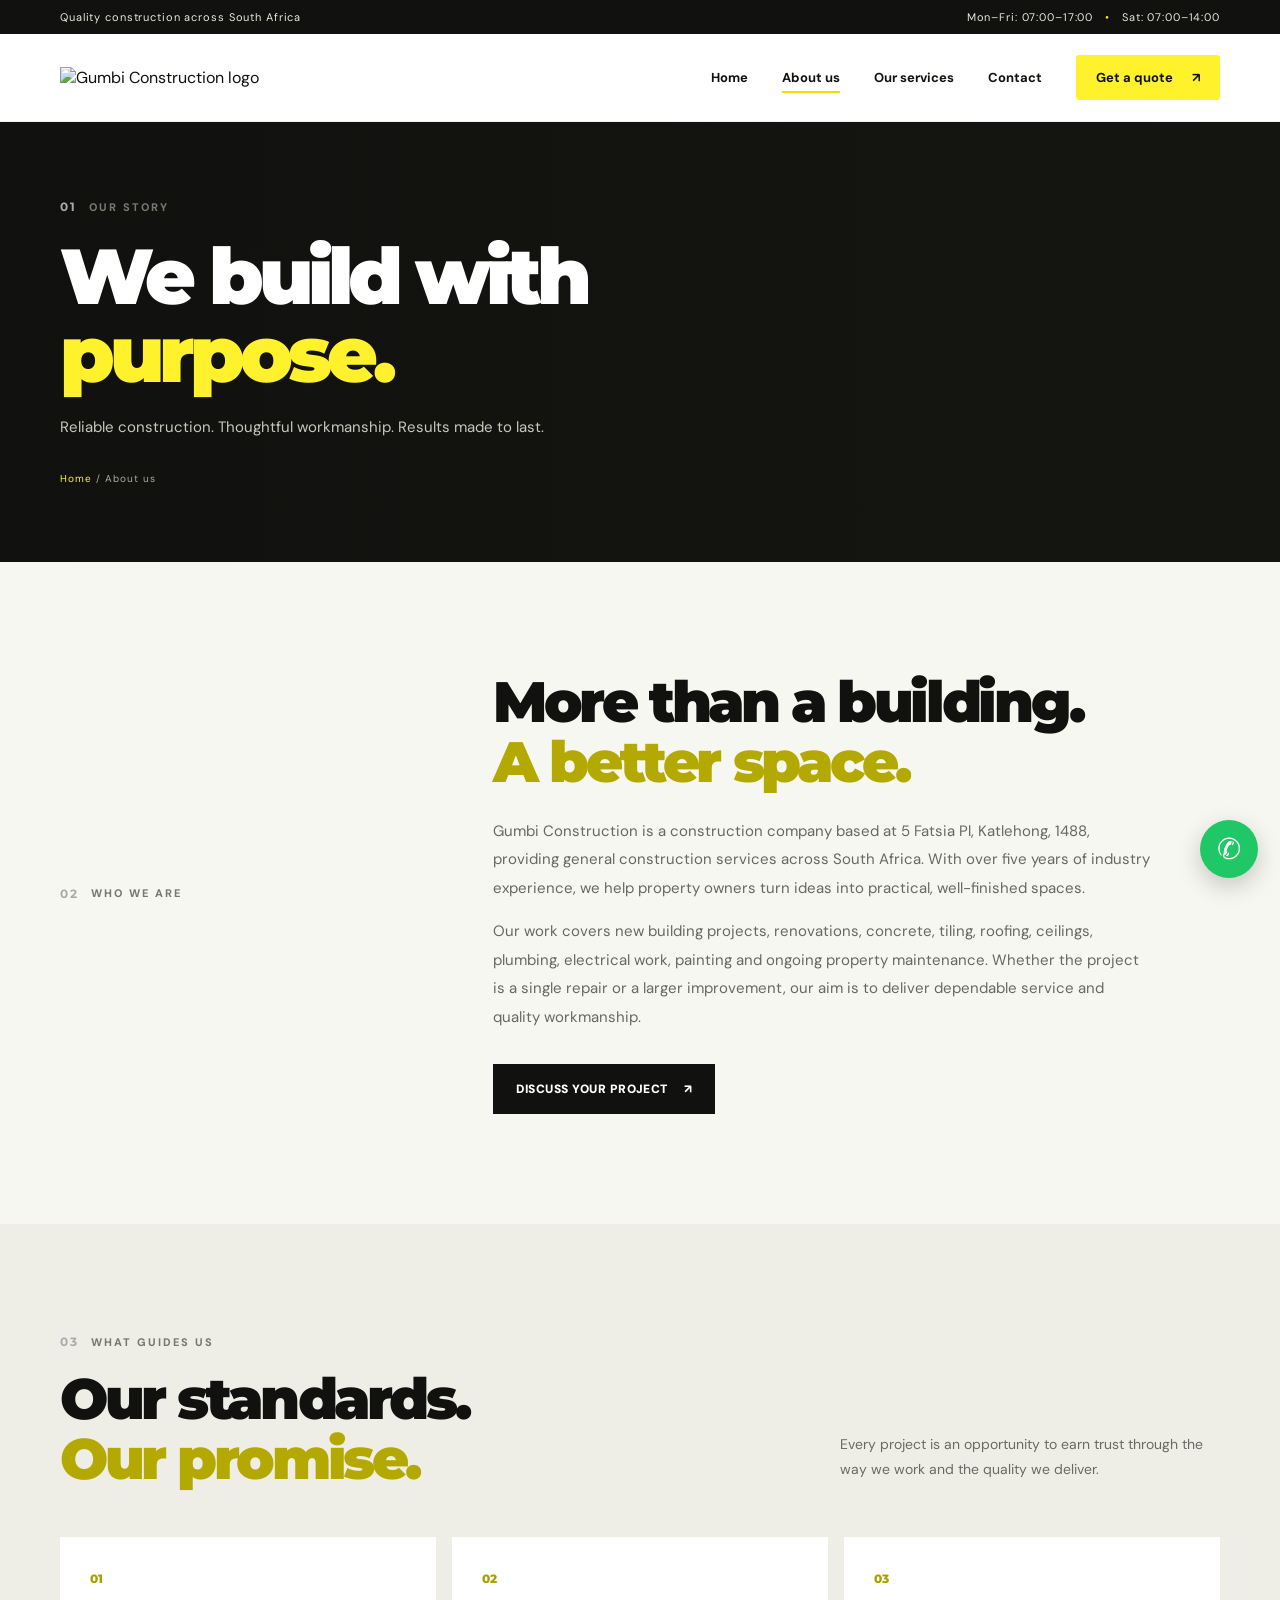
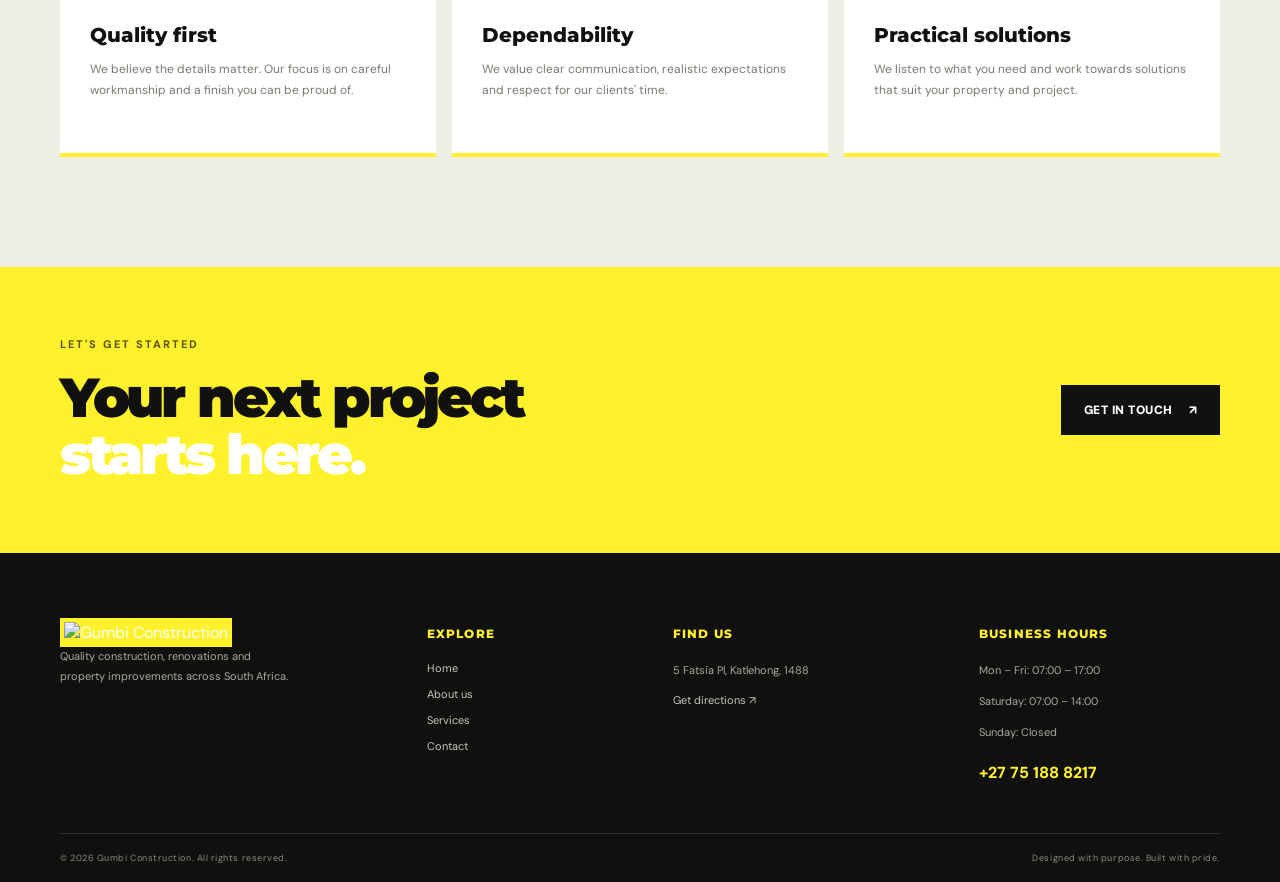
==== about.html @ 424a727c "commit commit" ====
<!DOCTYPE html>
<html lang="en">
<head>
  <meta charset="UTF-8"><meta name="viewport" content="width=device-width, initial-scale=1.0">
  <meta name="description" content="Learn about Gumbi Construction, a Katlehong-based construction company with over five years of industry experience.">
  <meta name="theme-color" content="#fff12b"><title>About Gumbi Construction | Our Story</title>
  <link rel="preconnect" href="https://fonts.googleapis.com"><link rel="preconnect" href="https://fonts.gstatic.com" crossorigin>
  <link href="https://fonts.googleapis.com/css2?family=DM+Sans:wght@400;500;600;700;800&family=Montserrat:wght@600;700;800;900&display=swap" rel="stylesheet"><link rel="stylesheet" href="style.css">
</head>
<body>
  <div class="top-strip"><div class="container top-inner"><span>Quality construction across South Africa</span><span>Mon–Fri: 07:00–17:00 <i>•</i> Sat: 07:00–14:00</span></div></div>
  <header class="site-header"><div class="container nav-wrap"><a class="brand" href="index.html"><img src="assets/gumbi-logo.png" alt="Gumbi Construction logo"></a><button class="menu-toggle" aria-label="Open navigation" aria-expanded="false"><span></span><span></span><span></span></button><nav class="main-nav"><a href="index.html">Home</a><a class="active" href="about.html">About us</a><a href="index.html#services">Our services</a><a href="contact.html">Contact</a><a class="nav-cta wa-link" href="#">Get a quote <span>↗</span></a></nav></div></header>
  <main>
    <section class="page-hero about-hero"><div class="container page-hero-content reveal"><div class="section-kicker"><span>01</span> OUR STORY</div><h1>We build with<br><em>purpose.</em></h1><p>Reliable construction. Thoughtful workmanship. Results made to last.</p><div class="breadcrumb"><a href="index.html">Home</a> / About us</div></div></section>
    <section class="section-pad"><div class="container about-intro"><div class="section-kicker reveal"><span>02</span> WHO WE ARE</div><div class="about-text reveal"><h2>More than a building.<br><em>A better space.</em></h2><p>Gumbi Construction is a construction company based at 5 Fatsia Pl, Katlehong, 1488, providing general construction services across South Africa. With over five years of industry experience, we help property owners turn ideas into practical, well-finished spaces.</p><p>Our work covers new building projects, renovations, concrete, tiling, roofing, ceilings, plumbing, electrical work, painting and ongoing property maintenance. Whether the project is a single repair or a larger improvement, our aim is to deliver dependable service and quality workmanship.</p><a class="btn btn-dark wa-link" href="#">Discuss your project <span>↗</span></a></div></div></section>
    <section class="about-values section-pad"><div class="container"><div class="section-heading reveal"><div><div class="section-kicker"><span>03</span> WHAT GUIDES US</div><h2>Our standards.<br><em>Our promise.</em></h2></div><p>Every project is an opportunity to earn trust through the way we work and the quality we deliver.</p></div><div class="values-grid"><article class="value-card reveal"><span>01</span><h3>Quality first</h3><p>We believe the details matter. Our focus is on careful workmanship and a finish you can be proud of.</p></article><article class="value-card reveal"><span>02</span><h3>Dependability</h3><p>We value clear communication, realistic expectations and respect for our clients' time.</p></article><article class="value-card reveal"><span>03</span><h3>Practical solutions</h3><p>We listen to what you need and work towards solutions that suit your property and project.</p></article></div></div></section>
    <section class="cta-band"><div class="container cta-content"><div><span class="eyebrow">LET'S GET STARTED</span><h2>Your next project<br><em>starts here.</em></h2></div><a class="btn btn-dark wa-link" href="#">Get in touch <span>↗</span></a></div></section>
  </main>
  <footer class="footer"><div class="container footer-grid"><div><img class="footer-logo" src="assets/gumbi-logo.png" alt="Gumbi Construction"><p>Quality construction, renovations and property improvements across South Africa.</p></div><div><h4>Explore</h4><a href="index.html">Home</a><a href="about.html">About us</a><a href="index.html#services">Services</a><a href="contact.html">Contact</a></div><div><h4>Find us</h4><p>5 Fatsia Pl, Katlehong, 1488</p><a href="https://www.google.com/maps/search/?api=1&query=5+Fatsia+Pl+Katlehong+1488" target="_blank" rel="noopener">Get directions ↗</a></div><div><h4>Business hours</h4><p>Mon – Fri: 07:00 – 17:00</p><p>Saturday: 07:00 – 14:00</p><p>Sunday: Closed</p><a class="footer-phone" href="tel:+27751888217">+27 75 188 8217</a></div></div><div class="container footer-bottom"><span>© <span id="year"></span> Gumbi Construction. All rights reserved.</span><span>Designed with purpose. Built with pride.</span></div></footer><a class="floating-wa wa-link" href="#" aria-label="Chat on WhatsApp">✆</a><script src="script.js"></script>
</body></html>
---- style.css ----
/* Gumbi Construction — charcoal, construction yellow and clean architectural typography */
:root{--yellow:#fff12b;--yellow-deep:#f2df00;--ink:#11120f;--ink2:#20211d;--muted:#777970;--paper:#f7f7f1;--white:#fff;--line:rgba(17,18,15,.13);--font:'DM Sans',sans-serif;--display:'Montserrat',sans-serif}
*{box-sizing:border-box}html{scroll-behavior:smooth;scroll-padding-top:95px}body{margin:0;background:var(--paper);color:var(--ink);font-family:var(--font);overflow-x:hidden}a{color:inherit;text-decoration:none}button,input,textarea,select{font:inherit}.container{width:min(1160px,calc(100% - 48px));margin:auto}.top-strip{background:var(--ink);color:#e8e8df;font-size:11px;letter-spacing:.08em}.top-inner{display:flex;justify-content:space-between;padding:10px 0}.top-inner i{color:var(--yellow);font-style:normal;margin:0 8px}.site-header{height:88px;background:rgba(255,255,255,.94);position:sticky;top:0;z-index:1000;backdrop-filter:blur(14px);border-bottom:1px solid rgba(0,0,0,.06)}.nav-wrap{height:100%;display:flex;align-items:center;justify-content:space-between}.brand img{width:115px;height:82px;object-fit:contain}.main-nav{display:flex;align-items:center;gap:34px;font-size:13px;font-weight:700}.main-nav>a:not(.nav-cta){position:relative;padding:10px 0}.main-nav>a:not(.nav-cta):after{content:"";position:absolute;bottom:3px;left:0;width:0;height:2px;background:var(--yellow-deep);transition:.3s}.main-nav>a:hover:after,.main-nav>a.active:after{width:100%}.nav-cta{background:var(--yellow);padding:14px 20px;border-radius:3px}.nav-cta span,.btn span{margin-left:16px}.menu-toggle{display:none;border:0;background:none;padding:8px}.menu-toggle span{display:block;width:25px;height:2px;background:#111;margin:5px}
.hero{min-height:690px;position:relative;color:white;background:#24251f url('https://images.unsplash.com/photo-1503387762-592deb58ef4e?auto=format&fit=crop&w=2000&q=85') center/cover no-repeat;isolation:isolate}.hero-shade{position:absolute;inset:0;background:linear-gradient(90deg,rgba(8,9,7,.92) 0%,rgba(8,9,7,.76) 48%,rgba(8,9,7,.28) 100%);z-index:-1}.hero-content{min-height:650px;display:flex;align-items:center;justify-content:space-between;gap:30px;padding:70px 0}.hero-copy{max-width:660px}.eyebrow,.section-kicker{font-size:11px;font-weight:800;letter-spacing:.18em}.eyebrow{display:flex;align-items:center;gap:12px;color:var(--yellow)}.eyebrow-line{width:35px;height:2px;background:var(--yellow)}h1,h2,h3,p{margin-top:0}.hero h1,.page-hero h1{font:900 clamp(48px,7vw,88px)/.99 var(--display);letter-spacing:-.065em;margin:27px 0}.hero h1 em,.page-hero h1 em,.intro h2 em,.section-heading h2 em,.why h2 em,.review-inner h2 em,.cta-content h2 em,.about-text h2 em,.contact-info h2 em,.map-heading h2 em{font-style:normal;color:var(--yellow)}.hero-copy>p{font-size:17px;line-height:1.8;color:#d0d1c9;max-width:560px}.hero-actions{display:flex;align-items:center;gap:28px;margin-top:35px}.btn{display:inline-flex;align-items:center;justify-content:center;border:0;padding:17px 23px;font-size:12px;font-weight:900;letter-spacing:.04em;text-transform:uppercase;transition:transform .25s,box-shadow .25s;cursor:pointer}.btn:hover{transform:translateY(-4px);box-shadow:0 12px 25px #0002}.btn-yellow{background:var(--yellow);color:var(--ink)}.btn-dark{background:var(--ink);color:white}.text-link{font-size:12px;font-weight:800}.text-link span{color:var(--yellow);margin-left:9px}.hero-proof{display:flex;align-items:center;gap:15px;margin-top:58px}.proof-mark{width:53px;height:53px;border:1px solid var(--yellow);color:var(--yellow);display:grid;place-items:center;font:800 21px var(--display);transform:rotate(-8deg)}.hero-proof strong,.hero-proof small{display:block}.hero-proof strong{font-size:13px}.hero-proof small{font-size:11px;color:#aeb0a8;margin-top:4px}.hero-stamp{width:225px;height:225px;border:1px solid rgba(255,241,43,.6);border-radius:50%;display:flex;flex-direction:column;align-items:center;justify-content:center;text-align:center;transform:rotate(9deg);background:rgba(255,241,43,.08);backdrop-filter:blur(5px);box-shadow:0 0 0 12px rgba(255,241,43,.05),0 0 55px #0003}.stamp-ring{font-size:9px;letter-spacing:.16em;color:var(--yellow);margin-bottom:17px}.hero-stamp>strong{font:900 25px/1.1 var(--display);letter-spacing:-.04em}.hero-stamp>small{font-size:8px;letter-spacing:.2em;margin-top:14px;color:#ddd}.hero-bottom{position:absolute;bottom:0;left:0;right:0;border-top:1px solid #ffffff38;padding:17px max(24px,calc((100% - 1160px)/2));display:flex;justify-content:space-between;color:#d4d4ca;font-size:9px;letter-spacing:.15em}.hero-bottom span:first-child{color:var(--yellow)}
.section-pad{padding:110px 0}.intro-grid{display:grid;grid-template-columns:1fr 2fr 1fr;gap:45px}.section-kicker{color:#77796e;display:flex;align-items:center;gap:12px}.section-kicker span{color:#aaa;font:700 12px var(--display)}.intro h2,.section-heading h2,.why h2,.review-inner h2,.about-text h2,.contact-info h2{font:900 clamp(36px,4.7vw,57px)/1.05 var(--display);letter-spacing:-.06em;margin:0 0 24px}.intro h2 em,.section-heading h2 em,.about-text h2 em,.contact-info h2 em,.map-heading h2 em{color:#b4a900}.intro-main p,.about-text p{color:#66695f;line-height:1.9;font-size:15px;max-width:660px}.under-link{display:inline-block;font-size:12px;font-weight:900;text-transform:uppercase;letter-spacing:.06em;border-bottom:2px solid var(--yellow-deep);padding:0 0 9px;margin-top:17px}.under-link span{margin-left:15px}.intro-note{border-left:1px solid var(--line);padding-left:28px;align-self:center}.note-icon{font-size:32px;color:#b7ad00}.intro-note p{font-size:14px;line-height:1.8;color:#5e6058;margin:16px 0 25px}.intro-note .btn{padding:14px 18px}
.services{background:#eeeee7}.section-heading{display:flex;justify-content:space-between;align-items:end;margin-bottom:48px;gap:35px}.section-heading h2{margin:20px 0 0}.section-heading>p{max-width:380px;color:#696b62;line-height:1.8;font-size:14px;margin-bottom:7px}.service-grid{display:grid;grid-template-columns:repeat(3,1fr);gap:15px;perspective:1200px}.service-card{background:#fff;padding:30px 28px 26px;min-height:290px;border:1px solid #e5e5dc;position:relative;transform-style:preserve-3d;transition:box-shadow .3s,border-color .3s;overflow:hidden}.service-card:before{content:"";position:absolute;inset:0 auto 0 0;width:4px;background:var(--yellow);transform:scaleY(0);transform-origin:bottom;transition:transform .35s}.service-card:hover{box-shadow:0 22px 50px #18190f16;border-color:#ded400}.service-card:hover:before{transform:scaleY(1)}.service-number{font-size:9px;letter-spacing:.16em;color:#999;font-weight:800}.service-icon{width:55px;height:55px;background:var(--yellow);display:grid;place-items:center;font:32px var(--display);margin:24px 0 18px;transform:translateZ(25px);box-shadow:7px 7px 0 #111}.service-card h3{font:800 19px var(--display);letter-spacing:-.04em;margin-bottom:10px}.service-card p{color:#77796f;font-size:12px;line-height:1.8;min-height:65px}.service-link{border:0;border-bottom:1px solid #d2c600;padding:0 0 8px;background:none;font-size:10px;font-weight:900;text-transform:uppercase;cursor:pointer}.service-link span{margin-left:12px}.services-foot{display:flex;justify-content:space-between;align-items:center;margin-top:35px;font-size:13px;color:#77796f}
.why{background:var(--ink);color:white}.why-grid{display:grid;grid-template-columns:1fr 1fr;gap:100px;align-items:center}.why-visual{height:520px;position:relative}.yellow-block{position:absolute;width:76%;height:86%;left:0;top:0;background:var(--yellow)}.why-photo{position:absolute;right:0;bottom:0;width:78%;height:88%;background:url('https://images.unsplash.com/photo-1504307651254-35680f356dfd?auto=format&fit=crop&w=1000&q=85') center/cover;box-shadow:20px 20px 0 #ffffff12;filter:saturate(.75)}.experience-card{position:absolute;left:0;bottom:36px;background:white;color:var(--ink);padding:17px 23px;display:flex;align-items:center;gap:13px;box-shadow:0 15px 35px #0003}.experience-card strong{font:900 39px var(--display)}.experience-card span{font-size:9px;line-height:1.4;font-weight:900;letter-spacing:.1em}.vertical-label{position:absolute;right:-29px;top:50px;writing-mode:vertical-rl;font-size:9px;letter-spacing:.25em;color:var(--yellow)}.why .section-kicker{color:#b5b6ac}.why h2{margin:20px 0}.why h2 em,.review-inner h2 em,.cta-content h2 em{color:var(--yellow)}.muted{color:#a8aaa1;line-height:1.8;font-size:14px}.benefit{display:flex;gap:20px;padding:19px 0;border-bottom:1px solid #ffffff24}.benefit>b{font:800 12px var(--display);color:var(--yellow);padding-top:3px}.benefit h3{font:800 14px var(--display);margin-bottom:6px}.benefit p{font-size:12px;line-height:1.7;color:#a8aaa1;margin:0}.why-copy>.btn{margin-top:27px}
.reviews{background:#f1f0e9;text-align:center}.review-inner{max-width:650px;margin:auto}.review-inner .section-kicker{justify-content:center}.review-inner h2{margin:23px 0}.review-inner h2 em{color:#b4a900}.review-inner p{color:#6c6e64;line-height:1.9;font-size:14px}.review-inner .btn{margin-top:15px}.review-inner small{display:block;color:#99998f;font-size:10px;margin-top:17px}
.cta-band{background:var(--yellow);padding:70px 0}.cta-content{display:flex;align-items:center;justify-content:space-between;gap:25px}.cta-content .eyebrow{color:#5b5700}.cta-content h2{font:900 clamp(35px,4.5vw,55px)/1.04 var(--display);letter-spacing:-.06em;margin:18px 0 0}.cta-content h2 em{color:#fff}
.footer{background:#10110e;color:white;padding:65px 0 0}.footer-grid{display:grid;grid-template-columns:1.6fr 1fr 1.3fr 1.2fr;gap:45px;padding-bottom:50px}.footer-logo{width:125px;height:95px;object-fit:contain;background:var(--yellow);padding:4px}.footer-grid p{font-size:11px;color:#a9aaa1;line-height:1.8;max-width:230px}.footer-grid h4{font:800 12px var(--display);margin:8px 0 20px;color:var(--yellow);text-transform:uppercase;letter-spacing:.1em}.footer-grid>div>a:not(.footer-phone){display:block;font-size:11px;color:#c6c7bf;margin:12px 0}.footer-phone{display:inline-block;margin-top:8px;color:var(--yellow);font-weight:800}.footer-bottom{border-top:1px solid #ffffff22;padding:18px 0;display:flex;justify-content:space-between;color:#898b81;font-size:9px;letter-spacing:.06em}.floating-wa{position:fixed;z-index:900;right:22px;bottom:22px;width:58px;height:58px;border-radius:50%;display:grid;place-items:center;background:#20c767;color:white;font-size:29px;box-shadow:0 8px 25px #0003;transition:.25s}.floating-wa:hover{transform:translateY(-5px) scale(1.06)}
.page-hero{min-height:440px;background:#1b1c17;color:white;position:relative;display:flex;align-items:center;overflow:hidden}.page-hero:before{content:"";position:absolute;inset:0;background:linear-gradient(90deg,#10110ef2,#10110e9c),url('https://images.unsplash.com/photo-1541888946425-d81bb19240f5?auto=format&fit=crop&w=1800&q=80') center/cover}.page-hero-content{position:relative;padding:75px 0}.page-hero h1{font-size:clamp(48px,7vw,78px);margin:24px 0}.page-hero p{color:#c7c8bf;font-size:15px}.breadcrumb{font-size:10px;letter-spacing:.1em;color:#a9aaa1;margin-top:35px}.breadcrumb a{color:var(--yellow)}.about-intro{display:grid;grid-template-columns:1fr 2fr;gap:70px}.about-text h2{margin-bottom:25px}.about-text .btn{margin-top:18px}.about-values{background:#eeeee7}.values-grid{display:grid;grid-template-columns:repeat(3,1fr);gap:16px}.value-card{background:white;padding:30px;min-height:220px;border-bottom:4px solid var(--yellow)}.value-card>span{color:#a99f00;font:800 12px var(--display)}.value-card h3{font:800 20px var(--display);margin:35px 0 12px}.value-card p{color:#77796f;font-size:12px;line-height:1.8;margin:0}
.contact-section{background:#f7f7f1}.contact-grid{display:grid;grid-template-columns:.9fr 1.1fr;gap:90px}.contact-info h2{margin:20px 0}.contact-info h2 em{color:#b4a900}.contact-detail{display:flex;align-items:center;gap:17px;padding:19px 0;border-bottom:1px solid var(--line)}.detail-icon{width:43px;height:43px;background:var(--yellow);display:grid;place-items:center;font-size:20px}.contact-detail small,.contact-detail strong{display:block}.contact-detail small{font-size:9px;letter-spacing:.15em;color:#92948a;font-weight:800;margin-bottom:5px}.contact-detail strong{font-size:13px}.hours-card{background:#eeeee7;padding:23px;margin-top:28px}.hours-card h3{font:800 14px var(--display);margin-bottom:17px}.hours-card div{display:flex;justify-content:space-between;font-size:11px;padding:9px 0;border-top:1px solid #dcdcd2}.hours-card b{font-weight:800}.hours-card .closed{color:#a29a00}.contact-form-card{background:white;padding:40px;box-shadow:0 20px 60px #18190f0c}.form-tag{font-size:9px;letter-spacing:.18em;font-weight:900;color:#a69c00}.contact-form-card h3{font:900 26px var(--display);letter-spacing:-.04em;margin:16px 0 8px}.contact-form-card>p{color:#85877d;font-size:12px;line-height:1.7;margin-bottom:25px}.contact-form-card label{display:block;font-size:10px;font-weight:800;margin:17px 0 7px}.contact-form-card input,.contact-form-card select,.contact-form-card textarea{width:100%;padding:13px 14px;border:1px solid #e4e4dc;background:#fafaf7;outline:none;font-size:12px;border-radius:0}.contact-form-card input:focus,.contact-form-card select:focus,.contact-form-card textarea:focus{border-color:#b6aa00;box-shadow:0 0 0 3px #fff12b40}.contact-form-card textarea{resize:vertical}.submit-btn{width:100%;margin-top:20px}.form-note{display:block;color:#99998f;font-size:9px;margin-top:12px;text-align:center}.map-section{padding:0 0 90px;background:#f7f7f1}.map-heading{padding-bottom:28px}.map-heading h2{font:900 36px var(--display);letter-spacing:-.05em;margin:17px 0 10px}.map-heading h2 em{color:#b4a900}.map-heading p{color:#77796f;font-size:12px}.map-heading .under-link{margin-top:0}.map-section iframe{width:100%;height:350px;border:0;filter:grayscale(1) contrast(.9)}
.reveal{opacity:0;transform:translateY(28px);transition:opacity .75s ease,transform .75s cubic-bezier(.2,.7,.2,1)}.reveal.visible{opacity:1;transform:translateY(0)}
@media(max-width:900px){.main-nav{gap:18px}.hero-stamp{width:175px;height:175px}.hero-stamp>strong{font-size:20px}.intro-grid{grid-template-columns:1fr 2fr}.intro-note{grid-column:2;border-left:0;border-top:1px solid var(--line);padding:20px 0 0}.why-grid{gap:55px}.footer-grid{grid-template-columns:repeat(2,1fr);gap:35px}.contact-grid{gap:40px}}
@media(max-width:700px){.container{width:min(100% - 36px,560px)}.top-inner{justify-content:center;text-align:center}.top-inner span:last-child{display:none}.site-header{height:72px}.brand img{width:94px;height:67px}.menu-toggle{display:block;z-index:1002}.main-nav{position:absolute;top:72px;left:0;right:0;background:white;display:flex;flex-direction:column;align-items:stretch;gap:0;padding:0 24px;max-height:0;overflow:hidden;transition:max-height .35s ease, padding .35s}.main-nav.open{max-height:390px;padding:14px 24px 24px;box-shadow:0 15px 20px #0001}.main-nav>a:not(.nav-cta){padding:14px 0;border-bottom:1px solid #eee}.nav-cta{margin-top:14px;text-align:center}.hero{min-height:690px;background-position:58% center}.hero-content{min-height:640px;padding:70px 0 100px}.hero-copy{max-width:100%}.hero h1{font-size:clamp(49px,13vw,72px)}.hero-copy>p{font-size:14px}.hero-stamp{display:none}.hero-actions{align-items:flex-start;flex-direction:column;gap:20px}.hero-proof{margin-top:40px}.hero-bottom{padding:13px 18px}.hero-bottom span:nth-child(2){display:none}.section-pad{padding:75px 0}.intro-grid{grid-template-columns:1fr;gap:25px}.intro-note{grid-column:auto}.intro h2,.section-heading h2,.why h2,.review-inner h2,.about-text h2,.contact-info h2{font-size:39px}.section-heading{display:block;margin-bottom:32px}.section-heading>p{margin-top:18px}.service-grid{grid-template-columns:1fr;gap:12px}.service-card{min-height:0;padding:25px}.service-card p{min-height:0}.service-icon{margin:18px 0}.services-foot{align-items:flex-start;flex-direction:column;gap:0}.why-grid{grid-template-columns:1fr;gap:55px}.why-visual{height:390px;width:calc(100% - 20px)}.why-photo{width:82%;height:88%}.vertical-label{right:-19px}.cta-content{align-items:flex-start;flex-direction:column}.cta-band{padding:55px 0}.footer-grid{grid-template-columns:1fr 1fr;gap:30px 18px}.footer-grid>div:first-child{grid-column:1/-1}.footer-bottom{gap:10px;flex-direction:column}.page-hero{min-height:390px}.page-hero-content{padding:65px 0}.page-hero h1{font-size:54px}.about-intro{grid-template-columns:1fr;gap:28px}.values-grid{grid-template-columns:1fr}.value-card{min-height:0}.value-card h3{margin:22px 0 10px}.contact-grid{grid-template-columns:1fr;gap:45px}.contact-form-card{padding:25px 20px}.map-section iframe{height:280px}.floating-wa{width:54px;height:54px;right:15px;bottom:15px}}
@media(prefers-reduced-motion:reduce){*,*:before,*:after{scroll-behavior:auto!important;transition:none!important;animation:none!important}.reveal{opacity:1;transform:none}}
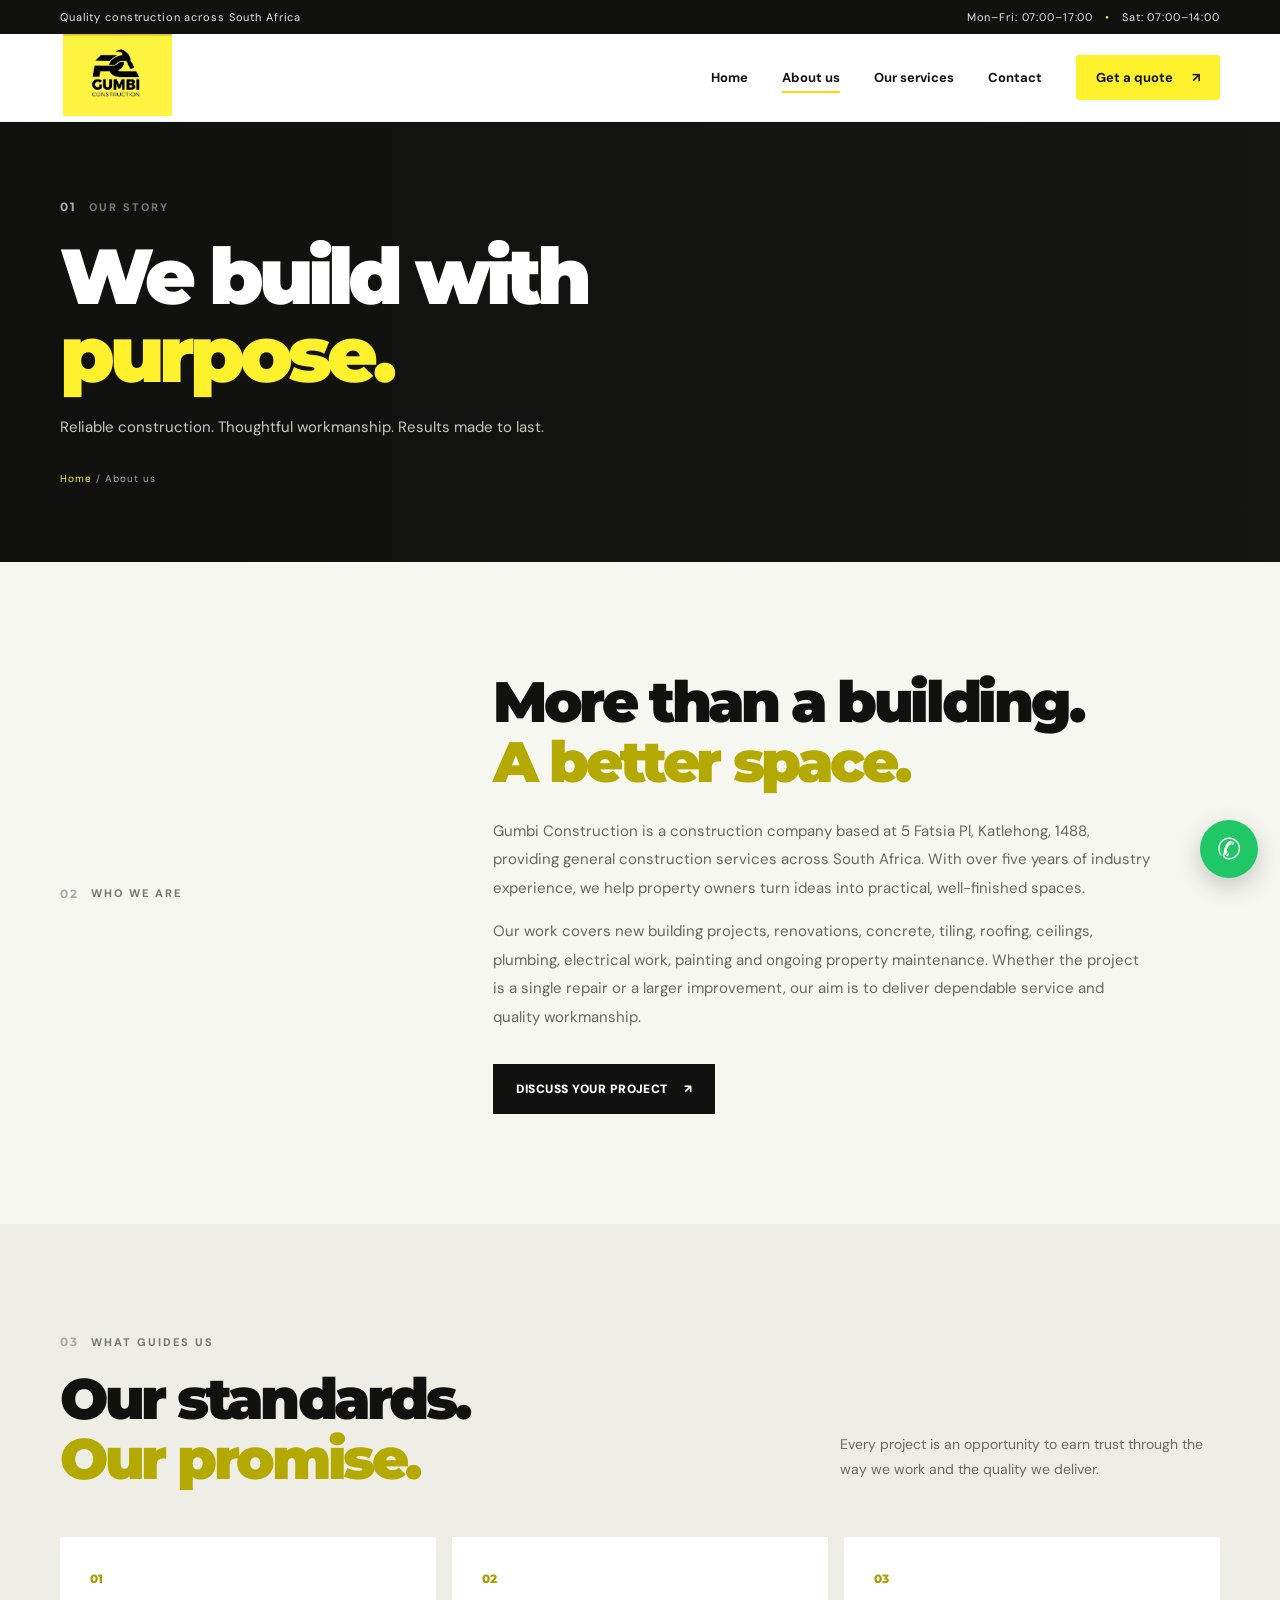
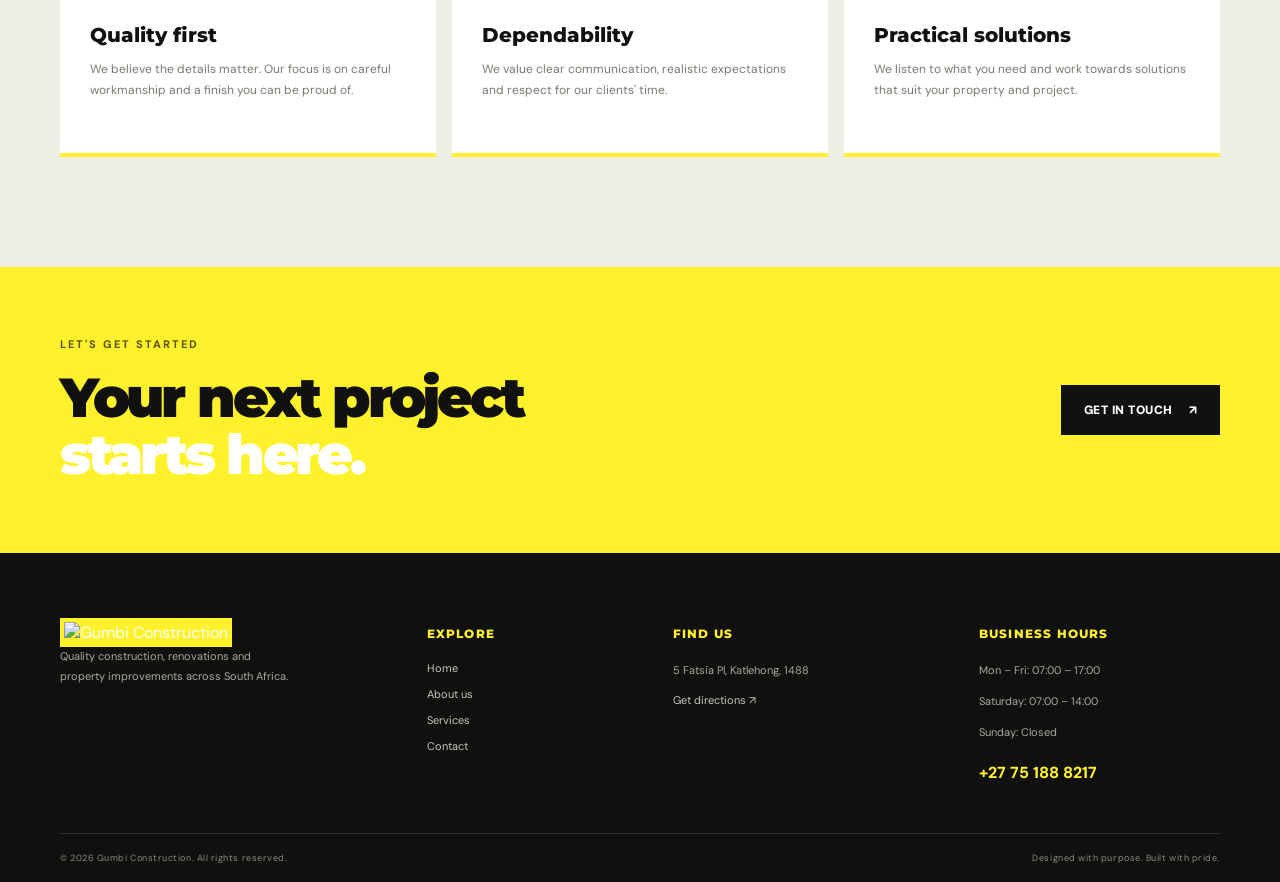
==== commit 5eef8ffb: "Update about.html" ====
--- a/about.html
+++ b/about.html
@@ -9,7 +9,7 @@
 </head>
 <body>
   <div class="top-strip"><div class="container top-inner"><span>Quality construction across South Africa</span><span>Mon–Fri: 07:00–17:00 <i>•</i> Sat: 07:00–14:00</span></div></div>
-  <header class="site-header"><div class="container nav-wrap"><a class="brand" href="index.html"><img src="assets/gumbi-logo.png" alt="Gumbi Construction logo"></a><button class="menu-toggle" aria-label="Open navigation" aria-expanded="false"><span></span><span></span><span></span></button><nav class="main-nav"><a href="index.html">Home</a><a class="active" href="about.html">About us</a><a href="index.html#services">Our services</a><a href="contact.html">Contact</a><a class="nav-cta wa-link" href="#">Get a quote <span>↗</span></a></nav></div></header>
+  <header class="site-header"><div class="container nav-wrap"><a class="brand" href="index.html"><img src="gumbi-logo.png" alt="Gumbi Construction logo"></a><button class="menu-toggle" aria-label="Open navigation" aria-expanded="false"><span></span><span></span><span></span></button><nav class="main-nav"><a href="index.html">Home</a><a class="active" href="about.html">About us</a><a href="index.html#services">Our services</a><a href="contact.html">Contact</a><a class="nav-cta wa-link" href="#">Get a quote <span>↗</span></a></nav></div></header>
   <main>
     <section class="page-hero about-hero"><div class="container page-hero-content reveal"><div class="section-kicker"><span>01</span> OUR STORY</div><h1>We build with<br><em>purpose.</em></h1><p>Reliable construction. Thoughtful workmanship. Results made to last.</p><div class="breadcrumb"><a href="index.html">Home</a> / About us</div></div></section>
     <section class="section-pad"><div class="container about-intro"><div class="section-kicker reveal"><span>02</span> WHO WE ARE</div><div class="about-text reveal"><h2>More than a building.<br><em>A better space.</em></h2><p>Gumbi Construction is a construction company based at 5 Fatsia Pl, Katlehong, 1488, providing general construction services across South Africa. With over five years of industry experience, we help property owners turn ideas into practical, well-finished spaces.</p><p>Our work covers new building projects, renovations, concrete, tiling, roofing, ceilings, plumbing, electrical work, painting and ongoing property maintenance. Whether the project is a single repair or a larger improvement, our aim is to deliver dependable service and quality workmanship.</p><a class="btn btn-dark wa-link" href="#">Discuss your project <span>↗</span></a></div></div></section>
@@ -17,4 +17,4 @@
     <section class="cta-band"><div class="container cta-content"><div><span class="eyebrow">LET'S GET STARTED</span><h2>Your next project<br><em>starts here.</em></h2></div><a class="btn btn-dark wa-link" href="#">Get in touch <span>↗</span></a></div></section>
   </main>
   <footer class="footer"><div class="container footer-grid"><div><img class="footer-logo" src="assets/gumbi-logo.png" alt="Gumbi Construction"><p>Quality construction, renovations and property improvements across South Africa.</p></div><div><h4>Explore</h4><a href="index.html">Home</a><a href="about.html">About us</a><a href="index.html#services">Services</a><a href="contact.html">Contact</a></div><div><h4>Find us</h4><p>5 Fatsia Pl, Katlehong, 1488</p><a href="https://www.google.com/maps/search/?api=1&query=5+Fatsia+Pl+Katlehong+1488" target="_blank" rel="noopener">Get directions ↗</a></div><div><h4>Business hours</h4><p>Mon – Fri: 07:00 – 17:00</p><p>Saturday: 07:00 – 14:00</p><p>Sunday: Closed</p><a class="footer-phone" href="tel:+27751888217">+27 75 188 8217</a></div></div><div class="container footer-bottom"><span>© <span id="year"></span> Gumbi Construction. All rights reserved.</span><span>Designed with purpose. Built with pride.</span></div></footer><a class="floating-wa wa-link" href="#" aria-label="Chat on WhatsApp">✆</a><script src="script.js"></script>
-</body></html>+</body></html>
